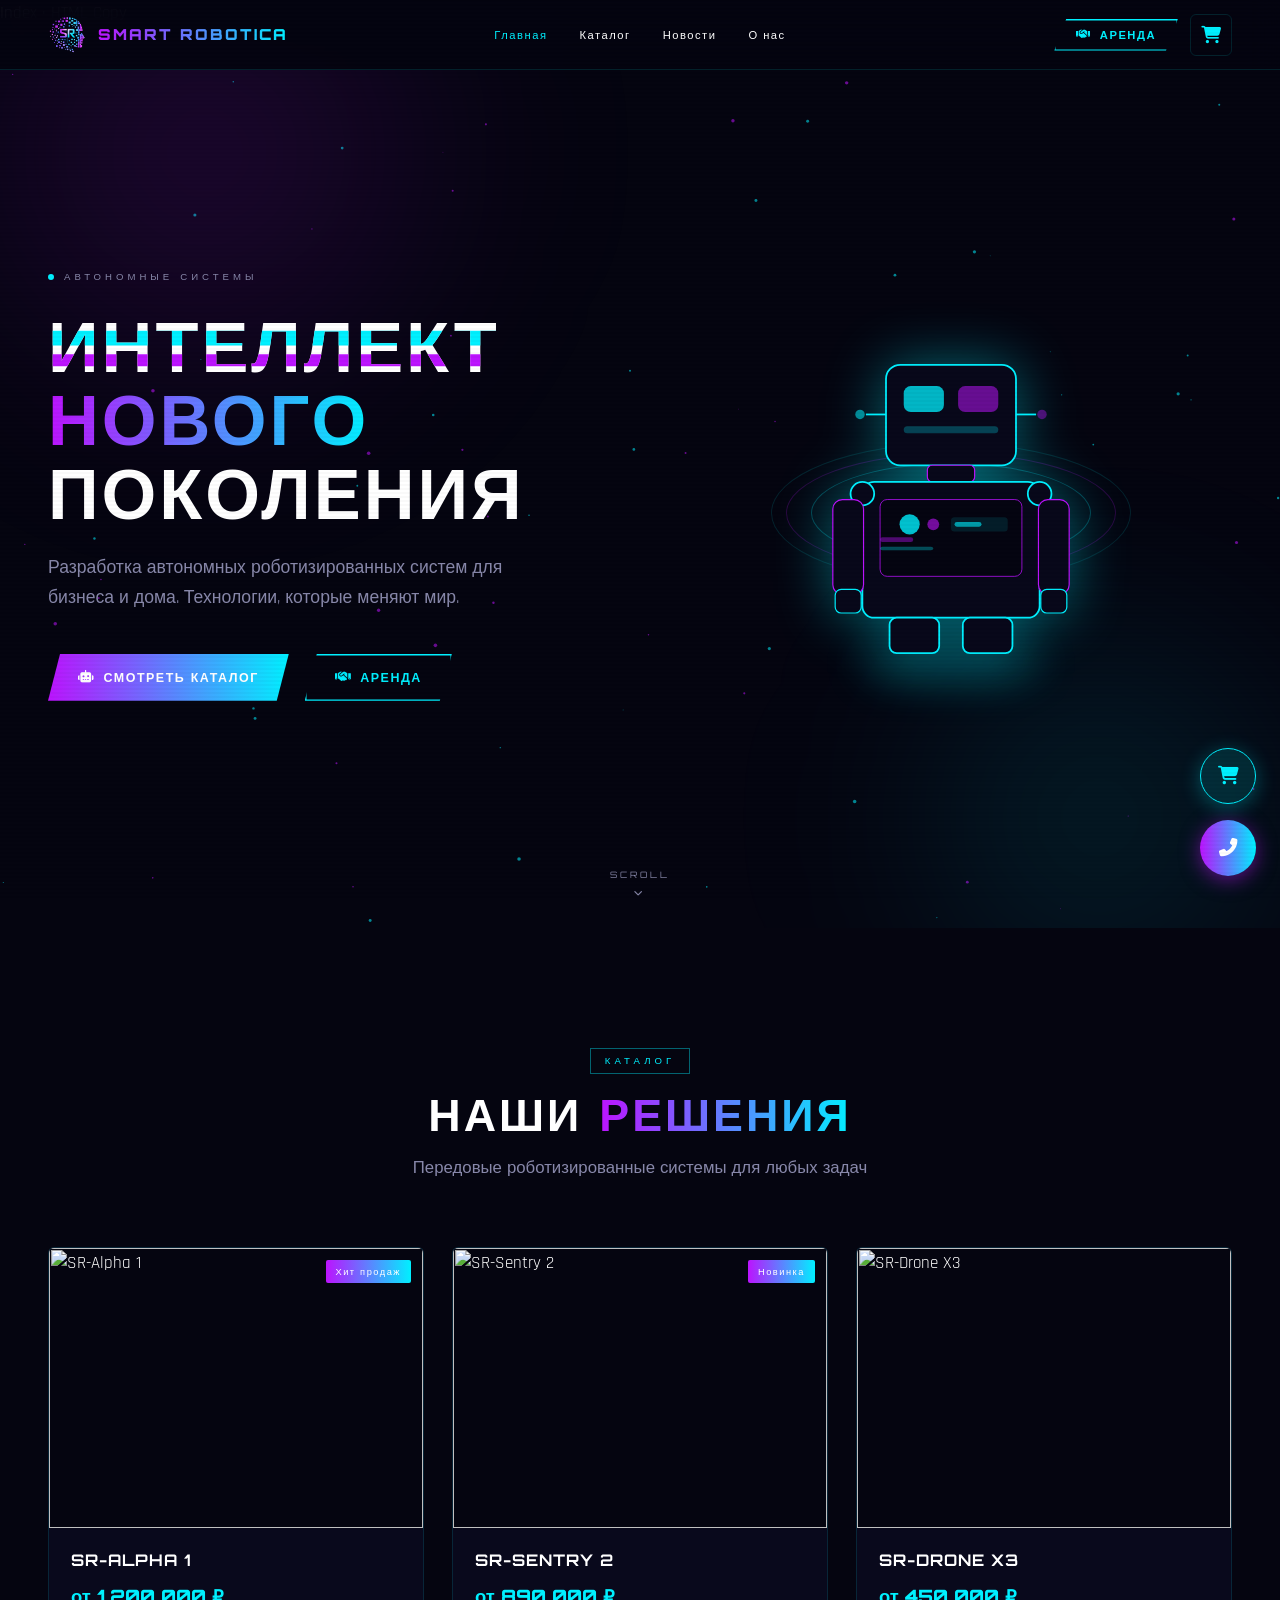
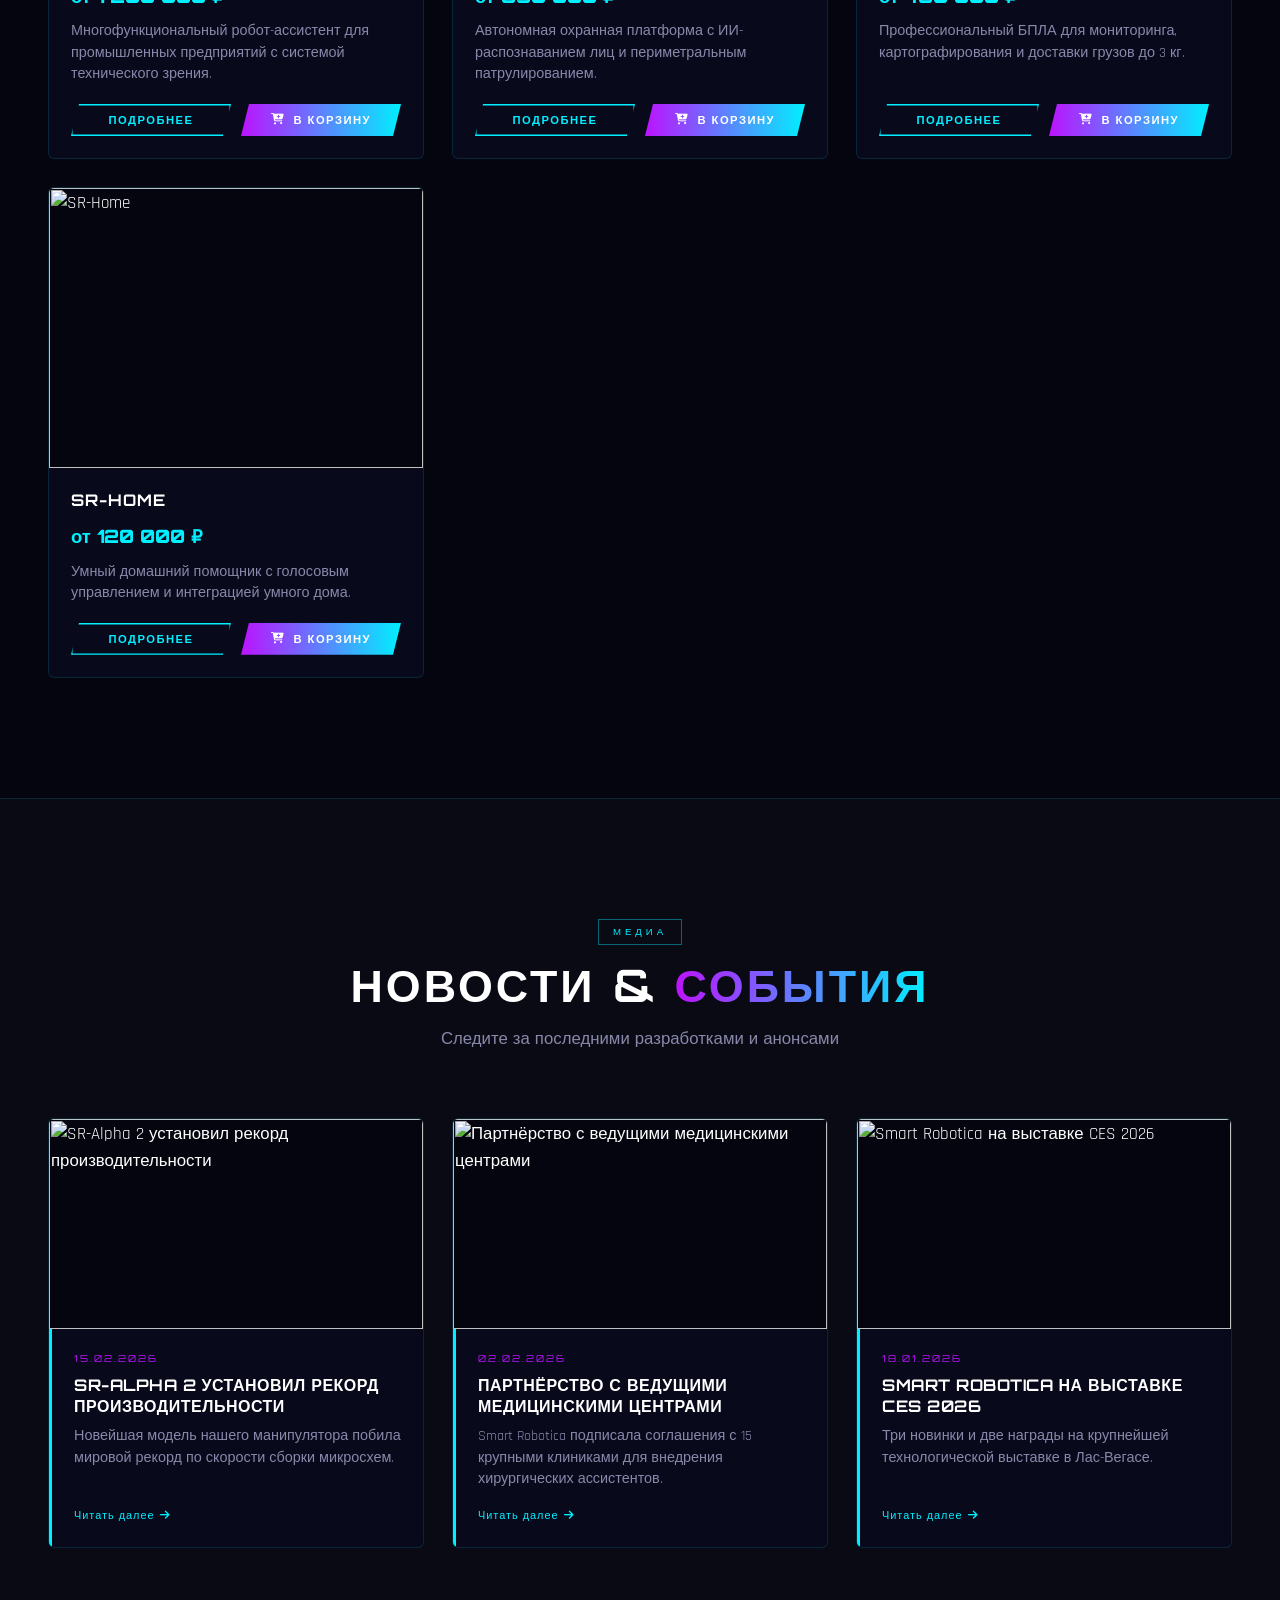
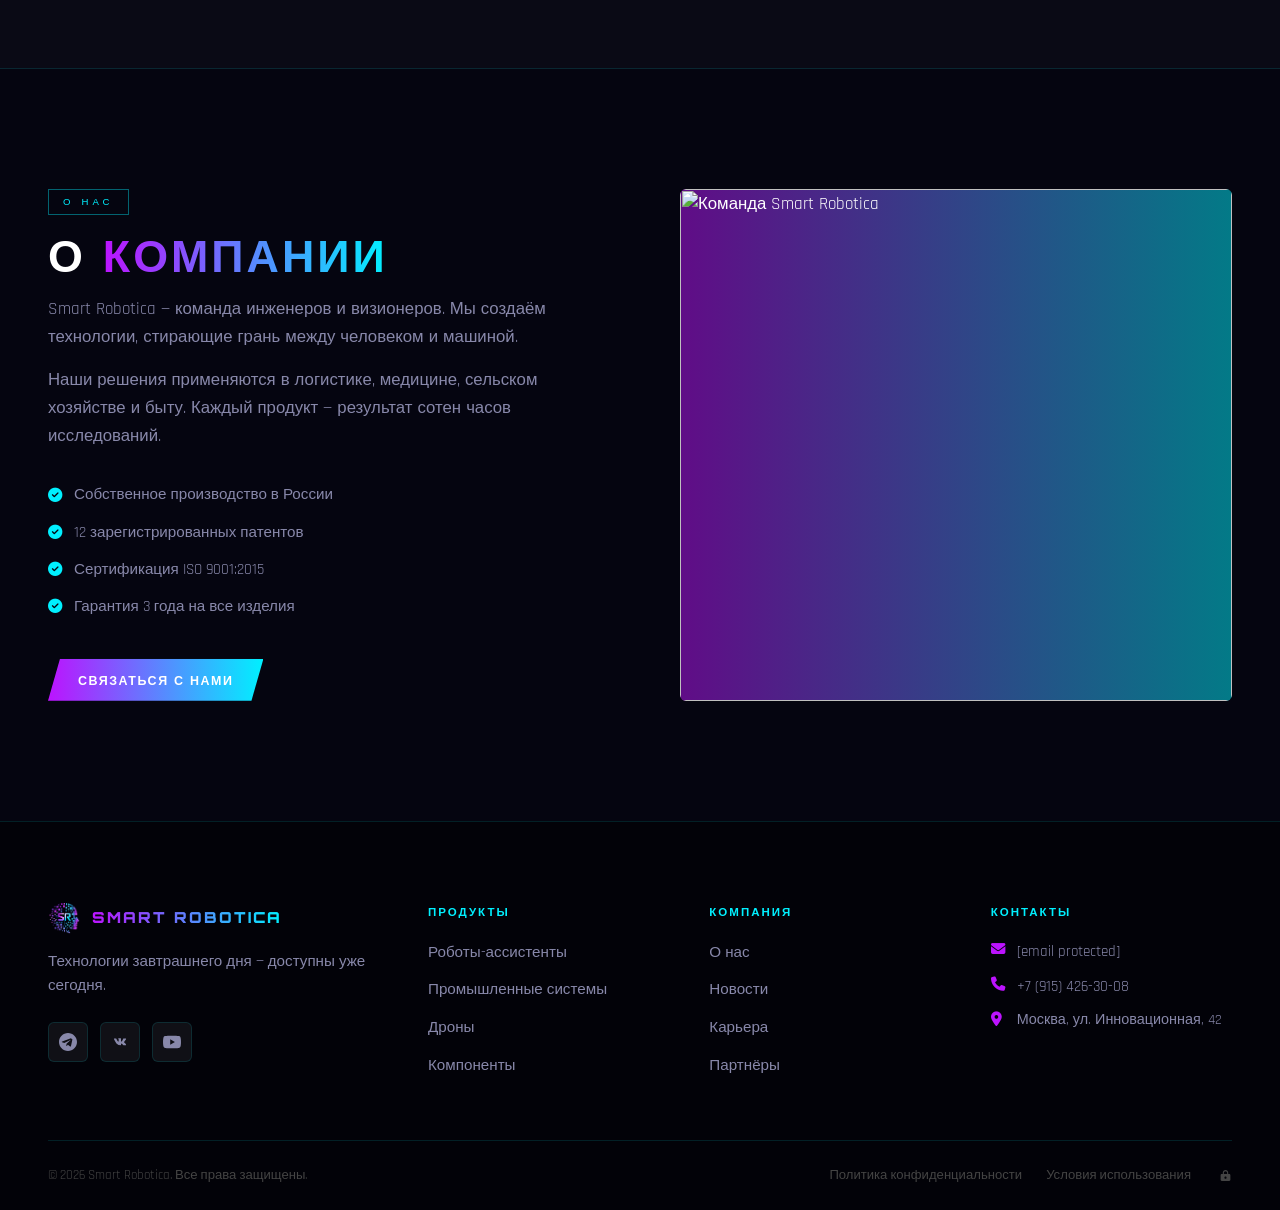
==== index.html @ b956e3f9 "Initial commit" ====
Index · HTML
Copy

<!DOCTYPE html>
<html lang="ru">
<head>
    <meta charset="UTF-8">
    <meta name="viewport" content="width=device-width, initial-scale=1.0, viewport-fit=cover">
    <title>Smart Robotica | Будущее уже здесь</title>
    <link rel="stylesheet" href="css/style.css">
    <link rel="preconnect" href="https://fonts.googleapis.com">
    <link rel="preconnect" href="https://fonts.gstatic.com" crossorigin>
    <link href="https://fonts.googleapis.com/css2?family=Orbitron:wght@400;500;700;900&family=Rajdhani:wght@300;400;500;600;700&display=swap" rel="stylesheet">
    <link rel="stylesheet" href="https://cdnjs.cloudflare.com/ajax/libs/font-awesome/6.4.0/css/all.min.css">
    <link rel="icon" type="image/png" href="/favicon-96x96.png" sizes="96x96" />
    <link rel="icon" type="image/svg+xml" href="/favicon.svg" />
    <link rel="shortcut icon" href="/favicon.ico" />
    <link rel="apple-touch-icon" sizes="180x180" href="/apple-touch-icon.png" />
    <link rel="manifest" href="/site.webmanifest" />
</head>
<body>

    <div class="scanline" aria-hidden="true"></div>

    <!-- HEADER -->
    <header class="header" id="header">
        <div class="header__inner">
            <a href="#hero" class="logo">
                <img src="logo.png" alt="Smart Robotica" class="logo__img">
                <span class="logo__text gradient-text">SMART ROBOTICA</span>
            </a>

            <div class="header__actions">
                <button id="rent-btn" class="btn btn--outline btn--small">
                    <i class="fas fa-handshake"></i> Аренда
                </button>
                <button class="cart-btn" id="cart-btn" aria-label="Корзина">
                    <i class="fas fa-shopping-cart"></i>
                    <span class="cart-count" id="cart-count" aria-live="polite">0</span>
                </button>
                <button class="burger" id="burger" aria-label="Меню" aria-expanded="false">
                    <span></span><span></span><span></span>
                </button>
            </div>
        </div>
    </header>

    <!-- NAV OVERLAY — вынесен из header чтобы не блокировать кнопки шапки -->
    <nav id="nav" class="nav" role="navigation" aria-label="Главное меню">
        <!-- Основные ссылки — видны и на десктопе и в бургере -->
        <a href="#hero"     class="nav__link">Главная</a>
        <a href="#products" class="nav__link">Каталог</a>
        <a href="#news"     class="nav__link">Новости</a>
        <a href="#about"    class="nav__link">О нас</a>
        <!-- Дополнительные ссылки — только в бургер-меню -->
        <a href="#" class="nav__link nav__link--mobile-only js-wip" data-section="career">Карьера</a>
        <a href="#" class="nav__link nav__link--mobile-only js-wip" data-section="partners">Партнёры</a>
        <a href="#" class="nav__link nav__link--mobile-only nav__link--action" id="nav-rent-btn">
            <i class="fas fa-handshake"></i> Аренда
        </a>
    </nav>

    <!-- HERO -->
    <section class="hero" id="hero">
        <canvas id="particleCanvas" class="hero__canvas" aria-hidden="true"></canvas>
        <div class="orb orb--1" aria-hidden="true"></div>
        <div class="orb orb--2" aria-hidden="true"></div>
        <div class="hero__container">
            <div class="hero__content">
                <span class="hero__tag">
                    <span class="hero__tag-dot"></span>АВТОНОМНЫЕ СИСТЕМЫ
                </span>
                <h1 class="hero__title">
                    <span class="glitch" data-text="ИНТЕЛЛЕКТ">ИНТЕЛЛЕКТ</span><br>
                    <span class="gradient-text">НОВОГО</span><br>
                    ПОКОЛЕНИЯ
                </h1>
                <p class="hero__subtitle">Разработка автономных роботизированных систем для бизнеса и дома. Технологии, которые меняют мир.</p>
                <div class="hero__actions">
                    <a href="#products" class="btn btn--primary">
                        <i class="fas fa-robot"></i> Смотреть каталог
                    </a>
                    <button id="rent-hero-btn" class="btn btn--outline">
                        <i class="fas fa-handshake"></i> Аренда
                    </button>
                </div>
            </div>

            <div class="hero__visual" aria-hidden="true">
                <div class="robot-scene">
                    <div class="robot-ring robot-ring--1"></div>
                    <div class="robot-ring robot-ring--2"></div>
                    <div class="robot-ring robot-ring--3"></div>
                    <div class="robot-core">
                        <svg viewBox="0 0 220 270" fill="none" xmlns="http://www.w3.org/2000/svg">
                            <rect x="55" y="10" width="110" height="85" rx="12" fill="#08081a" stroke="#00F0FF" stroke-width="1.5"/>
                            <rect x="70" y="28" width="34" height="22" rx="6" fill="#00F0FF" opacity="0.9"><animate attributeName="opacity" values="0.9;0.4;0.9" dur="2.4s" repeatCount="indefinite"/></rect>
                            <rect x="116" y="28" width="34" height="22" rx="6" fill="#BC13FE" opacity="0.9"><animate attributeName="opacity" values="0.9;0.5;0.9" dur="1.8s" repeatCount="indefinite"/></rect>
                            <rect x="70" y="62" width="80" height="6" rx="3" fill="#00F0FF" opacity="0.25"/>
                            <line x1="55" y1="52" x2="38" y2="52" stroke="#00F0FF" stroke-width="1.5"/>
                            <circle cx="33" cy="52" r="4" fill="#00F0FF" opacity="0.7"><animate attributeName="opacity" values="0.7;0.2;0.7" dur="1.5s" repeatCount="indefinite"/></circle>
                            <line x1="165" y1="52" x2="182" y2="52" stroke="#00F0FF" stroke-width="1.5"/>
                            <circle cx="187" cy="52" r="4" fill="#BC13FE" opacity="0.7"><animate attributeName="opacity" values="0.7;0.2;0.7" dur="1.2s" repeatCount="indefinite"/></circle>
                            <rect x="90" y="95" width="40" height="14" rx="4" fill="#08081a" stroke="#BC13FE" stroke-width="1"/>
                            <rect x="35" y="109" width="150" height="115" rx="10" fill="#08081a" stroke="#00F0FF" stroke-width="1.5"/>
                            <rect x="50" y="124" width="120" height="65" rx="6" fill="#050510" stroke="#BC13FE" stroke-width="0.8" opacity="0.8"/>
                            <circle cx="75" cy="145" r="7" fill="#00F0FF" opacity="0.8"><animate attributeName="r" values="7;9;7" dur="2s" repeatCount="indefinite"/></circle>
                            <circle cx="95" cy="145" r="5" fill="#BC13FE" opacity="0.6"/>
                            <rect x="110" y="139" width="48" height="12" rx="3" fill="#00F0FF" opacity="0.1"/>
                            <rect x="113" y="143" width="20" height="4" rx="2" fill="#00F0FF" opacity="0.6"><animate attributeName="width" values="20;38;20" dur="3s" repeatCount="indefinite"/></rect>
                            <rect x="50" y="156" width="28" height="4" rx="2" fill="#BC13FE" opacity="0.4"/>
                            <rect x="50" y="164" width="45" height="3" rx="2" fill="#00F0FF" opacity="0.3"/>
                            <circle cx="35" cy="119" r="10" fill="#08081a" stroke="#00F0FF" stroke-width="1.5"/>
                            <circle cx="185" cy="119" r="10" fill="#08081a" stroke="#00F0FF" stroke-width="1.5"/>
                            <rect x="10" y="124" width="26" height="80" rx="8" fill="#08081a" stroke="#BC13FE" stroke-width="1"/>
                            <rect x="184" y="124" width="26" height="80" rx="8" fill="#08081a" stroke="#BC13FE" stroke-width="1"/>
                            <rect x="12" y="200" width="22" height="20" rx="5" fill="#08081a" stroke="#00F0FF" stroke-width="1"/>
                            <rect x="186" y="200" width="22" height="20" rx="5" fill="#08081a" stroke="#00F0FF" stroke-width="1"/>
                            <rect x="58" y="224" width="42" height="30" rx="6" fill="#08081a" stroke="#00F0FF" stroke-width="1.5"/>
                            <rect x="120" y="224" width="42" height="30" rx="6" fill="#08081a" stroke="#00F0FF" stroke-width="1.5"/>
                        </svg>
                    </div>
                    <div class="robot-glow"></div>
                </div>
            </div>
        </div>
        <a href="#products" class="hero__scroll-hint" aria-label="Листать вниз">
            <span>SCROLL</span>
            <i class="fas fa-chevron-down"></i>
        </a>
    </section>

    <!-- PRODUCTS -->
    <section class="products" id="products">
        <div class="section-wrap">
            <div class="section__header">
                <span class="section__tag">КАТАЛОГ</span>
                <h2 class="section-title">НАШИ <span class="gradient-text">РЕШЕНИЯ</span></h2>
                <p class="section__desc">Передовые роботизированные системы для любых задач</p>
            </div>
            <div class="products__grid" data-cms="products" data-type="robots">
                <div class="loading"><div class="loading-spinner"></div><p>Загружаем каталог…</p></div>
            </div>
        </div>
    </section>

    <!-- NEWS -->
    <section class="news-section" id="news">
        <div class="section-wrap">
            <div class="section__header">
                <span class="section__tag">МЕДИА</span>
                <h2 class="section-title">НОВОСТИ &amp; <span class="gradient-text">СОБЫТИЯ</span></h2>
                <p class="section__desc">Следите за последними разработками и анонсами</p>
            </div>
            <div class="news__grid" data-cms="news">
                <div class="loading"><div class="loading-spinner"></div><p>Загружаем новости…</p></div>
            </div>
        </div>
    </section>

    <!-- ABOUT -->
    <section class="about" id="about">
        <div class="section-wrap">
            <div class="about__inner">
                <div class="about__content">
                    <span class="section__tag">О НАС</span>
                    <h2 class="section-title" style="text-align:left">О <span class="gradient-text">КОМПАНИИ</span></h2>
                    <div class="about__text">
                        <p>Smart Robotica — команда инженеров и визионеров. Мы создаём технологии, стирающие грань между человеком и машиной.</p>
                        <p>Наши решения применяются в логистике, медицине, сельском хозяйстве и быту. Каждый продукт — результат сотен часов исследований.</p>
                    </div>
                    <ul class="about__facts">
                        <li><i class="fas fa-check-circle"></i> Собственное производство в России</li>
                        <li><i class="fas fa-check-circle"></i> 12 зарегистрированных патентов</li>
                        <li><i class="fas fa-check-circle"></i> Сертификация ISO 9001:2015</li>
                        <li><i class="fas fa-check-circle"></i> Гарантия 3 года на все изделия</li>
                    </ul>
                    <button id="about-contact-btn" class="btn btn--primary">Связаться с нами</button>
                </div>
                <div class="about__visual">
                    <div class="about__img-frame">
                        <img src="https://placehold.co/560x440/050510/00F0FF?text=Team+Lab" alt="Команда Smart Robotica" loading="lazy">
                    </div>
                </div>
            </div>
        </div>
    </section>

    <!-- FOOTER -->
    <footer class="footer">
        <div class="section-wrap">
            <div class="footer__top">
                <div class="footer__brand">
                    <a href="#hero" class="logo footer__logo">
                        <img src="logo.png" alt="Smart Robotica" class="logo__img logo__img--footer">
                        <span class="logo__text gradient-text">SMART ROBOTICA</span>
                    </a>
                    <p>Технологии завтрашнего дня — доступны уже сегодня.</p>
                    <div class="footer__socials">
                        <a href="#" class="social-link" aria-label="Telegram">
                            <svg width="18" height="18" viewBox="0 0 24 24" fill="currentColor" aria-hidden="true">
                                <path d="M12 0C5.373 0 0 5.373 0 12s5.373 12 12 12 12-5.373 12-12S18.627 0 12 0zm5.894 8.221-1.97 9.28c-.145.658-.537.818-1.084.508l-3-2.21-1.447 1.394c-.16.16-.295.295-.605.295l.213-3.053 5.56-5.023c.242-.213-.054-.333-.373-.12L7.088 13.3l-2.96-.924c-.643-.204-.657-.643.136-.953l11.57-4.461c.537-.194 1.006.131.832.942z"/>
                            </svg>
                        </a>
                        <a href="#" class="social-link" aria-label="ВКонтакте">
                            <svg width="18" height="18" viewBox="0 0 24 24" fill="currentColor" aria-hidden="true">
                                <path d="M12.785 16.241s.288-.032.436-.194c.136-.148.132-.427.132-.427s-.02-1.304.585-1.496c.596-.19 1.362 1.26 2.174 1.815.614.418 1.08.326 1.08.326l2.17-.03s1.134-.07.597-1.006c-.044-.074-.312-.658-1.61-1.861-1.36-1.258-1.178-1.054.46-3.23.999-1.328 1.398-2.14 1.272-2.487-.12-.331-.854-.243-.854-.243l-2.442.015s-.181-.025-.315.057c-.132.08-.216.267-.216.267s-.386 1.03-.902 1.906c-1.086 1.845-1.52 1.943-1.698 1.828-.413-.267-.31-1.073-.31-1.646 0-1.79.272-2.535-.529-2.728-.265-.064-.46-.106-1.137-.113-.869-.009-1.604.003-2.02.207-.277.135-.49.436-.36.453.161.02.526.099.72.363.25.341.24 1.107.24 1.107s.143 2.11-.333 2.372c-.327.179-.775-.186-1.737-1.854-.493-.851-.866-1.793-.866-1.793s-.072-.18-.202-.277c-.157-.117-.376-.154-.376-.154l-2.32.015s-.348.01-.476.161c-.114.135-.009.414-.009.414s1.816 4.25 3.872 6.392c1.886 1.966 4.03 1.838 4.03 1.838h.972z"/>
                            </svg>
                        </a>
                        <a href="#" class="social-link" aria-label="YouTube">
                            <svg width="18" height="18" viewBox="0 0 24 24" fill="currentColor" aria-hidden="true">
                                <path d="M23.495 6.205a3.007 3.007 0 0 0-2.088-2.088c-1.87-.501-9.396-.501-9.396-.501s-7.507-.01-9.396.501A3.007 3.007 0 0 0 .527 6.205a31.247 31.247 0 0 0-.522 5.805 31.247 31.247 0 0 0 .522 5.783 3.007 3.007 0 0 0 2.088 2.088c1.868.502 9.396.502 9.396.502s7.506 0 9.396-.502a3.007 3.007 0 0 0 2.088-2.088 31.247 31.247 0 0 0 .5-5.783 31.247 31.247 0 0 0-.5-5.805zM9.609 15.601V8.408l6.264 3.602z"/>
                            </svg>
                        </a>
                    </div>
                </div>
                <div class="footer__cols">
                    <div class="footer__col">
                        <h4>Продукты</h4>
                        <ul>
                            <li><a href="#products">Роботы-ассистенты</a></li>
                            <li><a href="#products">Промышленные системы</a></li>
                            <li><a href="#products">Дроны</a></li>
                            <li><a href="#products">Компоненты</a></li>
                        </ul>
                    </div>
                    <div class="footer__col">
                        <h4>Компания</h4>
                        <ul>
                            <li><a href="#about">О нас</a></li>
                            <li><a href="#news">Новости</a></li>
                            <li><a href="#" class="js-wip" data-section="career">Карьера</a></li>
                            <li><a href="#" class="js-wip" data-section="partners">Партнёры</a></li>
                        </ul>
                    </div>
                    <div class="footer__col">
                        <h4>Контакты</h4>
                        <ul class="footer__contacts">
                            <li><i class="fas fa-envelope"></i><a href="/cdn-cgi/l/email-protection#2940474f46695a44485b5d5b464b465d404a48075b5c"><span class="__cf_email__" data-cfemail="234a4d454c63504e425157514c414c574a40420d5156">[email&#160;protected]</span></a></li>
                            <li><i class="fas fa-phone"></i><a href="tel:+79154263008">+7 (915) 426-30-08</a></li>
                            <li><i class="fas fa-map-marker-alt"></i>Москва, ул. Инновационная, 42</li>
                        </ul>
                    </div>
                </div>
            </div>
            <div class="footer__bottom">
                <p>© 2026 Smart Robotica. Все права защищены.</p>
                <div class="footer__legal">
                    <a href="#" class="js-wip" data-section="privacy">Политика конфиденциальности</a>
                    <a href="#" class="js-wip" data-section="terms">Условия использования</a>
                    <a href="admin.html" class="footer__admin-link" title="Войти в панель управления">
                        <svg width="13" height="13" viewBox="0 0 24 24" fill="currentColor" aria-hidden="true"><path d="M12 2C9.243 2 7 4.243 7 7v2H5c-1.103 0-2 .897-2 2v9c0 1.103.897 2 2 2h14c1.103 0 2-.897 2-2v-9c0-1.103-.897-2-2-2h-2V7c0-2.757-2.243-5-5-5zm0 2c1.654 0 3 1.346 3 3v2H9V7c0-1.654 1.346-3 3-3zm0 10c1.103 0 2 .897 2 2s-.897 2-2 2-2-.897-2-2 .897-2 2-2z"/></svg>
                    </a>
                </div>
            </div>
        </div>
    </footer>

    <!-- ====== MOBILE FAB BUTTONS ====== -->
    <button class="fab fab--callback" id="fab-callback" aria-label="Обратный звонок">
        <i class="fas fa-phone-alt"></i>
        <span class="fab__label">Звонок</span>
    </button>
    <button class="fab fab--cart" id="fab-cart" aria-label="Корзина">
        <i class="fas fa-shopping-cart"></i>
        <span class="fab-cart-count" id="fab-cart-count">0</span>
    </button>

    <!-- ====== CART DRAWER ====== -->
    <div class="cart-drawer" id="cart-drawer" aria-hidden="true">
        <div class="cart-drawer__overlay" id="cart-overlay"></div>
        <aside class="cart-drawer__panel" role="dialog" aria-label="Корзина">
            <div class="cart-drawer__head">
                <h3><i class="fas fa-shopping-cart"></i> КОРЗИНА</h3>
                <button class="cart-drawer__close" id="cart-close" aria-label="Закрыть">
                    <i class="fas fa-times"></i>
                </button>
            </div>
            <div class="cart-drawer__body" id="cart-items">
                <div class="cart-empty">
                    <i class="fas fa-robot"></i>
                    <p>Корзина пуста</p>
                    <span>Добавьте товары из каталога</span>
                </div>
            </div>
            <div class="cart-drawer__foot" id="cart-footer" style="display:none">
                <div class="cart-total">
                    <span>Итого:</span>
                    <strong class="cart-total__price" id="cart-total">0 &#x20BD;</strong>
                </div>
                <button class="btn btn--primary" id="cart-checkout" style="width:100%">
                    <i class="fas fa-paper-plane"></i> Оформить заявку
                </button>
            </div>
        </aside>
    </div>

    <!-- ====== MODAL: АРЕНДА ====== -->
    <div class="modal" id="rent-modal" role="dialog" aria-modal="true" aria-labelledby="rent-modal-title">
        <div class="modal__backdrop"></div>
        <div class="modal-content">
            <button class="modal-close" id="rent-modal-close" aria-label="Закрыть">
                <i class="fas fa-times"></i>
            </button>
            <h2 class="modal-title" id="rent-modal-title">
                АРЕНДА <span class="gradient-text">ОБОРУДОВАНИЯ</span>
            </h2>
            <p class="modal-subtitle">Оставьте заявку — мы свяжемся с вами в течение 30 минут</p>
            <form id="rent-form" novalidate>
                <div class="form-group">
                    <label class="form-label" for="rent-model">Модель оборудования</label>
                    <select id="rent-model" class="cyber-input">
                        <option value="">Выберите модель</option>
                    </select>
                </div>
                <div class="form-group">
                    <label class="form-label" for="rent-date-start">Дата начала аренды</label>
                    <input type="date" id="rent-date-start" class="cyber-input">
                </div>
                <div class="form-group">
                    <label class="form-label" for="rent-date-end">Дата окончания аренды</label>
                    <input type="date" id="rent-date-end" class="cyber-input">
                </div>
                <div class="form-row">
                    <div class="form-group">
                        <label class="form-label" for="rent-name">Имя *</label>
                        <input type="text" id="rent-name" class="cyber-input" placeholder="Иван Петров" required>
                    </div>
                    <div class="form-group">
                        <label class="form-label" for="rent-phone">Телефон *</label>
                        <input type="tel" id="rent-phone" class="cyber-input" placeholder="+7 (999) 000-00-00" required>
                    </div>
                </div>
                <div class="form-group">
                    <label class="form-label" for="rent-email">Email *</label>
                    <input type="email" id="rent-email" class="cyber-input" placeholder="you@example.ru" required>
                </div>
                <div class="form-group">
                    <label class="form-label" for="rent-comment">Комментарий</label>
                    <textarea id="rent-comment" class="cyber-input" rows="3" placeholder="Расскажите о задаче…"></textarea>
                </div>
                <button type="submit" class="btn btn--primary" style="width:100%">
                    <i class="fas fa-paper-plane"></i> Отправить заявку
                </button>
            </form>
        </div>
    </div>

    <!-- ====== MODAL: ОБРАТНЫЙ ЗВОНОК ====== -->
    <div class="modal" id="callback-modal" role="dialog" aria-modal="true" aria-labelledby="callback-modal-title">
        <div class="modal__backdrop"></div>
        <div class="modal-content modal-content--sm">
            <button class="modal-close" id="callback-modal-close" aria-label="Закрыть">
                <i class="fas fa-times"></i>
            </button>
            <div class="modal-icon"><i class="fas fa-phone-alt"></i></div>
            <h2 class="modal-title" id="callback-modal-title">ОБРАТНЫЙ <span class="gradient-text">ЗВОНОК</span></h2>
            <p class="modal-subtitle">Введите номер — перезвоним в течение 5 минут</p>
            <form id="callback-form" novalidate>
                <div class="form-group">
                    <label class="form-label" for="cb-name">Ваше имя</label>
                    <input type="text" id="cb-name" class="cyber-input" placeholder="Иван Петров">
                </div>
                <div class="form-group">
                    <label class="form-label" for="cb-phone">Телефон *</label>
                    <input type="tel" id="cb-phone" class="cyber-input" placeholder="+7 (999) 000-00-00" required>
                </div>
                <button type="submit" class="btn btn--primary" style="width:100%">
                    <i class="fas fa-phone-alt"></i> Перезвоните мне
                </button>
            </form>
        </div>
    </div>

    <!-- ====== MODAL: ДЕТАЛИ ПРОДУКТА ====== -->
    <div class="modal" id="details-modal" role="dialog" aria-modal="true" aria-labelledby="details-modal-title">
        <div class="modal__backdrop"></div>
        <div class="modal-content modal-content--wide">
            <button class="modal-close" id="details-modal-close" aria-label="Закрыть">
                <i class="fas fa-times"></i>
            </button>
            <h2 class="modal-title" id="details-modal-title">ИНФОРМАЦИЯ О МОДЕЛИ</h2>
            <div class="modal-body" id="details-modal-content"></div>
        </div>
    </div>

    <!-- ====== MODAL: НОВОСТЬ ====== -->
    <div class="modal" id="news-modal" role="dialog" aria-modal="true" aria-labelledby="news-modal-title">
        <div class="modal__backdrop"></div>
        <div class="modal-content">
            <button class="modal-close" id="news-modal-close" aria-label="Закрыть">
                <i class="fas fa-times"></i>
            </button>
            <h2 class="modal-title" id="news-modal-title">НОВОСТЬ</h2>
            <div class="modal-body" id="news-modal-content"></div>
        </div>
    </div>

    <!-- ====== MODAL: РАЗДЕЛ В РАЗРАБОТКЕ (WIP) ====== -->
    <div class="modal" id="wip-modal" role="dialog" aria-modal="true" aria-labelledby="wip-modal-title">
        <div class="modal__backdrop"></div>
        <div class="modal-content modal-content--sm">
            <button class="modal-close" id="wip-modal-close" aria-label="Закрыть">
                <i class="fas fa-times"></i>
            </button>
            <div class="wip-icon" aria-hidden="true">
                <i class="fas fa-tools"></i>
                <div class="wip-icon__ring"></div>
            </div>
            <h2 class="modal-title" id="wip-modal-title">РАЗДЕЛ <span class="gradient-text">В РАЗРАБОТКЕ</span></h2>
            <p class="modal-subtitle" id="wip-modal-desc">Этот раздел находится в разработке. Мы работаем над ним и скоро он появится на сайте.</p>
            <div class="wip-meta" id="wip-modal-meta"></div>
            <div class="wip-actions">
                <button class="btn btn--outline" onclick="closeModal('wip-modal')">Понятно</button>
                <button class="btn btn--primary" id="wip-notify-btn">
                    <i class="fas fa-bell"></i> Уведомить меня
                </button>
            </div>
        </div>
    </div>

    <!-- TOAST -->
    <div id="toast-container" class="toast-container" aria-live="polite" aria-atomic="true"></div>

    <!-- cms-data.js: данные CMS для синхронизации между устройствами.
         Скачайте из панели "Бэкап → Синхронизация" и загрузите на хостинг в корень сайта. -->
    <script>window.CMS_DATA = null;</script>
    <script src="cms-data.js" onerror="console.info('cms-data.js не найден, используем localStorage')"></script>
    <script data-cfasync="false" src="/cdn-cgi/scripts/5c5dd728/cloudflare-static/email-decode.min.js"></script><script src="js/cms.js" defer></script>
    <script src="js/script.js" defer></script>
    <script>
        // Кнопка Аренда в бургер-меню
        document.addEventListener('DOMContentLoaded', () => {
            document.getElementById('nav-rent-btn')?.addEventListener('click', (e) => {
                e.preventDefault();
                document.getElementById('nav')?.classList.remove('open');
                document.getElementById('burger')?.classList.remove('active');
                document.getElementById('burger')?.setAttribute('aria-expanded', 'false');
                openModal('rent-modal');
            });
        });
    </script>
</body>
</html>
---- css/style.css ----
/* =========================================================
   SMART ROBOTICA — style.css v2
   ========================================================= */

/* --- 1. VARIABLES --- */
:root {
    --bg:          #050510;
    --bg-card:     #09091c;
    --bg-card2:    #0d0d22;
    --cyan:        #00F0FF;
    --magenta:     #BC13FE;
    --cyan-dim:    rgba(0,240,255,.15);
    --magenta-dim: rgba(188,19,254,.15);
    --grad:        linear-gradient(90deg, var(--magenta), var(--cyan));
    --text:        #ffffff;
    --text-muted:  #8888aa;
    --border:      rgba(0,240,255,.12);
    --glow-cyan:   0 0 20px rgba(0,240,255,.4);
    --glow-mag:    0 0 20px rgba(188,19,254,.4);
    --font-head:   'Orbitron', sans-serif;
    --font-body:   'Rajdhani', sans-serif;
    --radius:      6px;
    --header-h:    70px;
    --tr:          .25s ease;
    --fab-size:    56px;
    --fab-gap:     16px;
    --fab-bottom:  24px;
}

/* --- 2. RESET --- */
*, *::before, *::after { box-sizing: border-box; margin: 0; padding: 0; }
html { scroll-behavior: smooth; }
body {
    background: var(--bg);
    color: var(--text);
    font-family: var(--font-body);
    font-size: 1.05rem;
    line-height: 1.65;
    overflow-x: hidden;
    -webkit-font-smoothing: antialiased;
}
a  { text-decoration: none; color: inherit; transition: var(--tr); }
ul { list-style: none; }
img { max-width: 100%; display: block; }
button { font-family: inherit; cursor: pointer; border: none; background: none; }
textarea, input, select { font-family: inherit; }

/* --- 3. SCANLINE --- */
.scanline {
    position: fixed; inset: 0;
    background: repeating-linear-gradient(
        0deg, transparent, transparent 2px,
        rgba(0,0,0,.07) 2px, rgba(0,0,0,.07) 4px
    );
    pointer-events: none;
    z-index: 9999;
    opacity: .35;
}

/* --- 4. LAYOUT --- */
.section-wrap {
    width: 100%;
    max-width: 1400px;
    margin: 0 auto;
    padding: 0 48px;
}

/* --- 5. TYPOGRAPHY --- */
h1,h2,h3,h4 { font-family: var(--font-head); text-transform: uppercase; }

.gradient-text {
    background: var(--grad);
    -webkit-background-clip: text;
    -webkit-text-fill-color: transparent;
    background-clip: text;
}
.section-title {
    font-size: clamp(1.8rem, 3.5vw, 3rem);
    letter-spacing: 3px;
    line-height: 1.1;
    margin-bottom: 1rem;
}
.section__tag {
    display: inline-block;
    font-family: var(--font-head);
    font-size: .6rem;
    letter-spacing: 4px;
    color: var(--cyan);
    border: 1px solid rgba(0,240,255,.4);
    padding: 4px 14px;
    margin-bottom: 1rem;
}
.section__header { text-align: center; margin-bottom: 4rem; }
.section__desc   { color: var(--text-muted); font-size: 1.05rem; margin-top: .5rem; }

/* --- 6. BUTTONS --- */
.btn {
    display: inline-flex;
    align-items: center;
    gap: 8px;
    padding: 13px 30px;
    font-family: var(--font-head);
    font-size: .78rem;
    font-weight: 700;
    text-transform: uppercase;
    letter-spacing: 1.5px;
    cursor: pointer;
    position: relative;
    transition: var(--tr);
    clip-path: polygon(12px 0%, 100% 0%, calc(100% - 12px) 100%, 0% 100%);
    white-space: nowrap;
    border: none;
}
.btn--primary {
    background: var(--grad);
    color: #fff;
    box-shadow: 0 0 24px rgba(0,240,255,.2);
}
.btn--primary:hover { box-shadow: 0 0 40px rgba(0,240,255,.45); transform: translateY(-2px); }
.btn--outline {
    background: transparent;
    color: var(--cyan);
    box-shadow: inset 0 0 0 1.5px var(--cyan);
}
.btn--outline:hover { background: var(--cyan); color: #000; box-shadow: var(--glow-cyan); }
.btn--small { padding: 9px 22px; font-size: .7rem; }

/* --- 7. GLITCH --- */
.glitch { position: relative; display: inline-block; }
.glitch::before, .glitch::after {
    content: attr(data-text);
    position: absolute; inset: 0;
    font-family: inherit; font-weight: inherit; font-size: inherit;
    background: transparent;
}
.glitch::before {
    color: var(--cyan);
    clip-path: polygon(0 30%, 100% 30%, 100% 50%, 0 50%);
    animation: glitch-top 3.2s infinite;
}
.glitch::after {
    color: var(--magenta);
    clip-path: polygon(0 62%, 100% 62%, 100% 78%, 0 78%);
    animation: glitch-bot 2.6s infinite;
}
@keyframes glitch-top {
    0%,88%,100%  { transform:translate(0); opacity:0; }
    89%          { transform:translate(-4px,0); opacity:.8; }
    91%          { transform:translate(4px,0); opacity:.6; }
    93%          { transform:translate(0); opacity:0; }
}
@keyframes glitch-bot {
    0%,84%,100%  { transform:translate(0); opacity:0; }
    85%          { transform:translate(3px,0); opacity:.7; }
    87%          { transform:translate(-3px,0); opacity:.9; }
    89%          { transform:translate(0); opacity:0; }
}

/* --- 8. HEADER --- */
.header {
    position: fixed; top: 0; left: 0;
    width: 100%; height: var(--header-h);
    background: rgba(5,5,16,.94);
    backdrop-filter: blur(16px);
    -webkit-backdrop-filter: blur(16px);
    border-bottom: 1px solid var(--border);
    z-index: 1000;
    transition: box-shadow .3s;
}
.header.scrolled { box-shadow: 0 4px 30px rgba(0,240,255,.07); }

.header__inner {
    display: flex;
    align-items: center;
    justify-content: space-between;
    height: 100%;
    max-width: 1400px;
    margin: 0 auto;
    padding: 0 48px;
    gap: 20px;
}

/* Logo */
.logo {
    display: flex;
    align-items: center;
    gap: 11px;
    flex-shrink: 0;
    text-decoration: none;
}
.logo__img {
    height: 38px;
    width: auto;
    object-fit: contain;
    display: block;
}
.logo__img--footer { height: 32px; }
.logo__text {
    font-family: var(--font-head);
    font-size: .95rem;
    font-weight: 900;
    letter-spacing: 2px;
    line-height: 1;
}
/* Fallback when logo.png fails */
.logo__img[src="logo.png"]:not([src$=".png"]),
.logo__img[src=""]{
    display: none;
}

/* Nav — вынесен из header в body, на десктопе позиционируется по центру шапки */
.nav {
    display: flex;
    align-items: center;
    gap: 4px;
    position: fixed;
    top: 0;
    left: 50%;
    transform: translateX(-50%);
    height: var(--header-h);
    z-index: 1001;
    pointer-events: none;
}
/* Только сами ссылки перехватывают клики */
.nav__link {
    pointer-events: all;
}
.nav__link {
    font-family: var(--font-head), Arial, sans-serif; /* Arial — fallback если Google Fonts не загрузился */
    font-size: .7rem;
    letter-spacing: 1.5px;
    padding: 8px 14px;
    border-radius: 4px;
    position: relative;
    transition: color var(--tr);
    color: var(--text); /* явный цвет — без него ссылки невидимы на тёмном фоне */
}
.nav__link::after {
    content: '';
    position: absolute;
    bottom: 4px; left: 14px;
    width: 0; height: 1px;
    background: var(--cyan);
    transition: width var(--tr);
}
.nav__link:hover        { color: var(--cyan); }
.nav__link:hover::after { width: calc(100% - 28px); }
.nav__link.active       { color: var(--cyan); }

/* Ссылки только для мобайла — скрыты на десктопе */
.nav__link--mobile-only { display: none; }

/* Кнопка-ссылка "Аренда" в меню */
.nav__link--action {
    color: var(--cyan);
    border: 1px solid rgba(0,240,255,.3);
    border-radius: var(--radius);
    margin-left: 8px;
}
.nav__link--action:hover { background: rgba(0,240,255,.08); }

/* Header actions */
.header__actions { display: flex; align-items: center; gap: 12px; flex-shrink: 0; }

/* Cart button (desktop) */
.cart-btn {
    position: relative;
    width: 42px; height: 42px;
    display: flex; align-items: center; justify-content: center;
    color: var(--cyan);
    font-size: 1.1rem;
    border: 1px solid var(--border);
    border-radius: var(--radius);
    transition: var(--tr);
}
.cart-btn:hover { border-color: var(--cyan); box-shadow: var(--glow-cyan); }
.cart-count {
    position: absolute;
    top: -6px; right: -6px;
    background: var(--magenta);
    color: #fff;
    font-family: var(--font-head);
    font-size: .58rem;
    font-weight: 700;
    min-width: 18px; height: 18px;
    border-radius: 50%;
    display: flex; align-items: center; justify-content: center;
    padding: 0 3px;
}

/* Burger */
.burger {
    display: none;
    flex-direction: column;
    gap: 5px;
    width: 40px; height: 40px;
    align-items: center; justify-content: center;
    border: 1px solid var(--border);
    border-radius: var(--radius);
    transition: var(--tr);
}
.burger:hover { border-color: var(--cyan); }
.burger span {
    display: block;
    width: 20px; height: 1.5px;
    background: var(--text);
    border-radius: 2px;
    transition: var(--tr);
}
.burger.active span:nth-child(1) { transform: rotate(45deg) translate(4.5px,4.5px); }
.burger.active span:nth-child(2) { opacity: 0; transform: scaleX(0); }
.burger.active span:nth-child(3) { transform: rotate(-45deg) translate(4.5px,-4.5px); }

/* Admin login door icon button — desktop only */
.admin-login-btn {
    display: inline-flex !important;
    align-items: center;
    justify-content: center;
    width: 36px; height: 36px;
    padding: 0 !important;
    border: 1px solid rgba(0,240,255,.15) !important;
    border-radius: var(--radius);
    color: rgba(136,136,170,.5) !important;
    font-size: .95rem;
    background: transparent !important;
    transition: var(--tr);
    text-decoration: none;
    flex-shrink: 0;
}
.admin-login-btn:hover {
    color: var(--cyan) !important;
    border-color: rgba(0,240,255,.35) !important;
}
.admin-login-btn span { display: none; }

/* --- 9. HERO --- */
.hero {
    position: relative;
    min-height: 100vh;
    display: flex;
    align-items: center;
    padding-top: var(--header-h);
    overflow: hidden;
}
.hero__canvas {
    position: absolute; inset: 0;
    width: 100%; height: 100%;
    pointer-events: none; z-index: 0;
}
.orb {
    position: absolute;
    border-radius: 50%;
    filter: blur(90px);
    pointer-events: none; z-index: 0;
}
.orb--1 {
    width: 650px; height: 650px;
    background: radial-gradient(circle, rgba(188,19,254,.16) 0%, transparent 70%);
    top: -200px; left: -120px;
    animation: orbFloat 12s ease-in-out infinite;
}
.orb--2 {
    width: 520px; height: 520px;
    background: radial-gradient(circle, rgba(0,240,255,.13) 0%, transparent 70%);
    bottom: -150px; right: -80px;
    animation: orbFloat 9s ease-in-out infinite reverse;
}
@keyframes orbFloat {
    0%,100% { transform: translate(0,0); }
    50%      { transform: translate(25px,-25px); }
}

.hero__container {
    position: relative; z-index: 1;
    width: 100%; max-width: 1400px;
    margin: 0 auto;
    padding: 80px 48px;
    display: grid;
    grid-template-columns: 1fr 1fr;
    gap: 60px;
    align-items: center;
}
.hero__tag {
    display: inline-flex;
    align-items: center;
    gap: 10px;
    font-family: var(--font-head);
    font-size: .6rem;
    letter-spacing: 4px;
    color: var(--text-muted);
    margin-bottom: 1.5rem;
}
.hero__tag-dot {
    width: 6px; height: 6px;
    background: var(--cyan);
    border-radius: 50%;
    animation: blink 1.4s ease-in-out infinite;
}
@keyframes blink {
    0%,100% { opacity:1; transform:scale(1); }
    50%     { opacity:.3; transform:scale(.7); }
}
.hero__title {
    font-size: clamp(2.4rem, 5.5vw, 4.4rem);
    line-height: 1.05;
    letter-spacing: 3px;
    margin-bottom: 1.5rem;
    font-weight: 900;
}
.hero__title em { font-style: normal; }
.hero__subtitle {
    font-size: 1.1rem;
    color: var(--text-muted);
    margin-bottom: 2.5rem;
    max-width: 480px;
    line-height: 1.7;
}
.hero__actions { display: flex; gap: 16px; flex-wrap: wrap; margin-bottom: 3.5rem; }
.hero__stats {
    display: flex;
    align-items: center;
    padding-top: 24px;
    border-top: 1px solid var(--border);
}
.stat { display: flex; flex-direction: column; padding: 0 28px; }
.stat:first-child { padding-left: 0; }
.stat__val    { font-family: var(--font-head); font-size: 2rem; font-weight: 900; color: var(--cyan); line-height: 1; }
.stat__suffix { font-family: var(--font-head); font-size: 1.2rem; color: var(--magenta); display: inline; }
.stat__label  { font-size: .75rem; color: var(--text-muted); letter-spacing: 1px; margin-top: 4px; }
.stat__sep    { width: 1px; height: 40px; background: var(--border); flex-shrink: 0; }

/* Robot */
.hero__visual { display: flex; align-items: center; justify-content: center; }
.robot-scene  {
    position: relative;
    width: 320px; height: 380px;
    display: flex; align-items: center; justify-content: center;
}
.robot-core {
    position: relative; z-index: 2;
    animation: robotFloat 5s ease-in-out infinite;
    filter: drop-shadow(0 0 28px rgba(0,240,255,.4));
}
.robot-core svg { width: 260px; height: auto; }
@keyframes robotFloat {
    0%,100% { transform: translateY(0); }
    50%     { transform: translateY(-18px); }
}
.robot-ring {
    position: absolute;
    border-radius: 50%;
    border: 1px solid;
    top: 50%; left: 50%;
    transform: translate(-50%, -50%);
}
.robot-ring--1 { width: 280px; height: 100px; border-color: rgba(0,240,255,.25); animation: spinRing 8s linear infinite; }
.robot-ring--2 { width: 330px; height: 120px; border-color: rgba(188,19,254,.2); animation: spinRing 12s linear infinite reverse; animation-delay: -2s; }
.robot-ring--3 { width: 360px; height: 140px; border-color: rgba(0,240,255,.12); animation: spinRing 18s linear infinite; animation-delay: -4s; }
@keyframes spinRing {
    from { transform: translate(-50%,-50%) rotateX(75deg) rotate(0deg); }
    to   { transform: translate(-50%,-50%) rotateX(75deg) rotate(360deg); }
}
.robot-glow {
    position: absolute;
    bottom: 20px; left: 50%;
    transform: translateX(-50%);
    width: 180px; height: 40px;
    background: rgba(0,240,255,.2);
    filter: blur(20px);
    border-radius: 50%;
    animation: robotFloat 5s ease-in-out infinite;
    z-index: 1;
}
.hero__scroll-hint {
    position: absolute;
    bottom: 30px; left: 50%;
    transform: translateX(-50%);
    display: flex; flex-direction: column; align-items: center;
    gap: 6px;
    font-family: var(--font-head);
    font-size: .55rem;
    letter-spacing: 3px;
    color: var(--text-muted); z-index: 2;
    animation: scrollBounce 2s ease-in-out infinite;
}
@keyframes scrollBounce {
    0%,100% { transform: translateX(-50%) translateY(0); }
    50%     { transform: translateX(-50%) translateY(6px); }
}

/* --- 10. SECTIONS --- */
.products, .news-section, .about { padding: 120px 0; }
.news-section {
    background: rgba(255,255,255,.018);
    border-top: 1px solid var(--border);
    border-bottom: 1px solid var(--border);
}

/* --- 11. PRODUCT CARDS --- */
.products__grid {
    display: grid;
    grid-template-columns: repeat(auto-fill, minmax(300px, 1fr));
    gap: 28px;
}
.product-card {
    background: var(--bg-card);
    border: 1px solid var(--border);
    border-radius: var(--radius);
    overflow: hidden;
    display: flex; flex-direction: column;
    transition: transform .3s, border-color .3s, box-shadow .3s;
    position: relative;
}
.product-card::before {
    content: ''; position: absolute; top:0;left:0;right:0;
    height: 2px; background: var(--grad); opacity: 0; transition: opacity .3s;
}
.product-card:hover { transform: translateY(-6px); border-color: rgba(188,19,254,.4); box-shadow: 0 8px 40px rgba(188,19,254,.15); }
.product-card:hover::before { opacity: 1; }
.product-card__img { position:relative; aspect-ratio:4/3; overflow:hidden; background:var(--bg); }
.product-card__img img { width:100%; height:100%; object-fit:cover; transition: transform .5s; }
.product-card:hover .product-card__img img { transform: scale(1.05); }
.product-card__badge {
    position:absolute; top:12px; right:12px;
    background: var(--grad); color:#fff;
    font-family:var(--font-head); font-size:.58rem; letter-spacing:1.5px;
    padding: 4px 10px; border-radius: 2px;
}
.product-card__body  { padding:22px; flex:1; display:flex; flex-direction:column; gap:10px; }
.product-card__title { font-size:1rem; letter-spacing:1px; line-height:1.3; }
.product-card__price { font-family:var(--font-head); font-size:1.15rem; font-weight:900; color:var(--cyan); }
.product-card__desc  { color:var(--text-muted); font-size:.9rem; flex:1; line-height:1.5; }
.product-card__actions { display:flex; gap:10px; margin-top:8px; }
.product-card__actions .btn { flex:1; justify-content:center; clip-path:polygon(8px 0%,100% 0%,calc(100% - 8px) 100%,0% 100%); }

/* --- 12. NEWS CARDS --- */
.news__grid {
    display: grid;
    grid-template-columns: repeat(auto-fill, minmax(320px, 1fr));
    gap: 28px;
}
.news-card {
    background:var(--bg-card); border:1px solid var(--border);
    border-radius:var(--radius); overflow:hidden;
    display:flex; flex-direction:column;
    transition: transform .3s, border-color .3s, box-shadow .3s;
    cursor:pointer;
}
.news-card:hover { transform:translateY(-5px); border-color:rgba(0,240,255,.3); box-shadow:0 8px 40px rgba(0,240,255,.1); }
.news-card__img { aspect-ratio:16/9; overflow:hidden; background:var(--bg); }
.news-card__img img { width:100%; height:100%; object-fit:cover; transition:transform .5s; }
.news-card:hover .news-card__img img { transform:scale(1.05); }
.news-card__body { padding:22px; flex:1; display:flex; flex-direction:column; gap:8px; border-left:3px solid var(--cyan); }
.news-card__date  { font-family:var(--font-head); font-size:.6rem; color:var(--magenta); letter-spacing:2px; }
.news-card__title { font-size:1rem; letter-spacing:.5px; line-height:1.35; }
.news-card__excerpt { color:var(--text-muted); font-size:.9rem; flex:1; line-height:1.5; }
.news-card__more {
    display:inline-flex; align-items:center; gap:6px;
    font-family:var(--font-head); font-size:.68rem; color:var(--cyan);
    letter-spacing:1px; margin-top:8px; transition:gap var(--tr);
}
.news-card:hover .news-card__more { gap:10px; }

/* --- 13. ABOUT --- */
.about__inner {
    display: grid;
    grid-template-columns: 1fr 1fr;
    gap: 80px;
    align-items: center;
}
.about__text { margin-bottom: 2rem; }
.about__text p { color:var(--text-muted); margin-bottom:1rem; font-size:1.05rem; }
.about__facts  { display:flex; flex-direction:column; gap:12px; margin-bottom:2.5rem; }
.about__facts li { display:flex; align-items:center; gap:12px; font-size:.95rem; color:var(--text-muted); }
.about__facts li i { color:var(--cyan); font-size:.9rem; flex-shrink:0; }
.about__img-frame { position:relative; border-radius:var(--radius); overflow:hidden; }
.about__img-frame img { width:100%; border-radius:var(--radius); display:block; }
.about__img-frame::before {
    content:''; position:absolute; inset:-1px;
    border-radius:var(--radius);
    background: var(--grad); z-index:-1; opacity:.5;
}

/* --- 14. FOOTER --- */
.footer { background:#020208; border-top:1px solid var(--border); padding:80px 0 0; }
.footer__top {
    display: grid;
    grid-template-columns: 320px 1fr;
    gap: 60px;
    padding-bottom: 60px;
    border-bottom: 1px solid var(--border);
}
.footer__brand .logo     { margin-bottom:16px; }
.footer__brand > p       { color:var(--text-muted); font-size:.95rem; margin-bottom:24px; line-height:1.6; }
.footer__socials         { display:flex; gap:12px; }
.social-link {
    width:40px; height:40px;
    background:rgba(255,255,255,.06); border:1px solid var(--border);
    border-radius:var(--radius);
    display:flex; align-items:center; justify-content:center;
    font-size:1rem; color:var(--text-muted);
    transition: color .2s, border-color .2s;
}
.social-link:hover { border-color:var(--cyan); color:var(--cyan); }
.footer__cols { display:grid; grid-template-columns:repeat(3,1fr); gap:40px; }
.footer__col h4 { font-size:.72rem; letter-spacing:2px; color:var(--cyan); margin-bottom:18px; }
.footer__col ul { display:flex; flex-direction:column; gap:10px; }
.footer__col ul li a { color:var(--text-muted); font-size:.95rem; }
.footer__col ul li a:hover { color:var(--text); }
.footer__contacts li { display:flex; align-items:flex-start; gap:10px; color:var(--text-muted); font-size:.9rem; }
.footer__contacts li i { color:var(--magenta); width:16px; flex-shrink:0; margin-top:3px; }
.footer__contacts li a { color:var(--text-muted); }
.footer__contacts li a:hover { color:var(--cyan); }
.footer__bottom {
    display:flex; justify-content:space-between; align-items:center;
    padding:24px 0; color:#444; font-size:.82rem;
}
.footer__legal { display:flex; gap:24px; }
.footer__legal a { color:#444; }
.footer__legal a:hover { color:var(--text-muted); }

/* Неприметная кнопка входа в футере */
.footer__admin-link {
    color: #2a2a3a;
    display: inline-flex;
    align-items: center;
    transition: color .2s;
    margin-left: 4px;
}
.footer__admin-link:hover { color: #444; }

/* --- 15. MOBILE FAB BUTTONS --- */
.fab {
    display: none; /* shown on mobile only */
    position: fixed;
    right: var(--fab-bottom);
    width: var(--fab-size); height: var(--fab-size);
    border-radius: 50%;
    align-items: center; justify-content: center;
    font-size: 1.25rem;
    z-index: 800;
    border: none;
    cursor: pointer;
    transition: transform .2s, box-shadow .2s;
}
.fab:hover { transform: scale(1.08); }
.fab:active { transform: scale(.96); }

.fab__label { display: none; }

/* Phone/callback FAB — bottom */
.fab--callback {
    bottom: calc(var(--fab-bottom) + env(safe-area-inset-bottom, 0px));
    background: var(--grad);
    color: #fff;
    box-shadow: 0 4px 20px rgba(188,19,254,.5);
}
.fab--callback i { font-size: 1.15rem; line-height: 1; }

/* Cart FAB — above phone button */
.fab--cart {
    bottom: calc(var(--fab-bottom) + env(safe-area-inset-bottom, 0px) + var(--fab-size) + var(--fab-gap));
    background: rgba(0,240,255,.12);
    border: 1.5px solid var(--cyan);
    color: var(--cyan);
    box-shadow: 0 4px 20px rgba(0,240,255,.3);
}
.fab--cart i { font-size: 1.15rem; line-height: 1; }

.fab-cart-count {
    position: absolute;
    top: -4px; right: -4px;
    background: var(--magenta);
    color: #fff;
    font-family: var(--font-head);
    font-size: .55rem;
    font-weight: 700;
    min-width: 18px; height: 18px;
    border-radius: 50%;
    display: flex; align-items: center; justify-content: center;
    padding: 0 3px;
}

/* Pulse animation for callback fab */
.fab--callback::after {
    content: '';
    position: absolute; inset: -4px;
    border-radius: 50%;
    border: 2px solid var(--magenta);
    opacity: 0;
    animation: fabPulse 2.5s ease-in-out infinite;
}
@keyframes fabPulse {
    0%   { transform:scale(.85); opacity:.8; }
    70%  { transform:scale(1.2); opacity:0; }
    100% { opacity:0; }
}

/* --- 16. CART DRAWER --- */
.cart-drawer {
    position: fixed; inset: 0;
    z-index: 2000;
    pointer-events: none;
}
.cart-drawer.open { pointer-events: all; }
.cart-drawer__overlay {
    position: absolute; inset: 0;
    background: rgba(5,5,16,.75);
    backdrop-filter: blur(4px);
    opacity: 0; transition: opacity .35s;
}
.cart-drawer.open .cart-drawer__overlay { opacity: 1; }
.cart-drawer__panel {
    position: absolute; top:0; right:0;
    width: min(420px, 100vw); height: 100%;
    background: var(--bg-card2);
    border-left: 1px solid var(--border);
    display: flex; flex-direction: column;
    transform: translateX(100%);
    transition: transform .35s cubic-bezier(.25,.46,.45,.94);
}
.cart-drawer.open .cart-drawer__panel { transform: translateX(0); }
.cart-drawer__head {
    display: flex; align-items: center; justify-content: space-between;
    padding: 24px; border-bottom: 1px solid var(--border);
}
.cart-drawer__head h3 {
    font-size: .85rem; letter-spacing: 2px;
    color: var(--cyan); display:flex; gap:10px; align-items:center;
}
.cart-drawer__close {
    width: 36px; height: 36px;
    border: 1px solid var(--border); border-radius: var(--radius);
    color: var(--text-muted);
    display: flex; align-items:center; justify-content:center;
    font-size: .9rem; transition: var(--tr);
}
.cart-drawer__close:hover { border-color:var(--cyan); color:var(--cyan); }
.cart-drawer__body {
    flex: 1; overflow-y: auto; padding: 20px 24px;
    scrollbar-width: thin; scrollbar-color: var(--border) transparent;
}
.cart-drawer__body::-webkit-scrollbar { width: 3px; }
.cart-drawer__body::-webkit-scrollbar-thumb { background: var(--border); border-radius: 2px; }
.cart-empty {
    height: 100%; display:flex; flex-direction:column;
    align-items:center; justify-content:center;
    gap:12px; color:var(--text-muted); text-align:center; padding:40px 0;
}
.cart-empty i    { font-size:3rem; opacity:.25; }
.cart-empty p    { font-family:var(--font-head); font-size:.82rem; letter-spacing:2px; }
.cart-empty span { font-size:.85rem; }
.cart-item {
    display:flex; gap:14px;
    padding:16px 0; border-bottom:1px solid var(--border);
    align-items:flex-start;
}
.cart-item__img  { width:64px; height:64px; border-radius:var(--radius); object-fit:cover; flex-shrink:0; border:1px solid var(--border); }
.cart-item__info { flex:1; }
.cart-item__name { font-family:var(--font-head); font-size:.72rem; letter-spacing:1px; margin-bottom:6px; }
.cart-item__price{ font-family:var(--font-head); font-size:.82rem; color:var(--cyan); }
.cart-item__qty  { display:flex; align-items:center; gap:8px; margin-top:8px; }
.qty-btn {
    width:26px; height:26px;
    border:1px solid var(--border); border-radius:4px;
    color:var(--text);
    display:flex; align-items:center; justify-content:center;
    font-size:.9rem; transition:var(--tr);
}
.qty-btn:hover   { border-color:var(--cyan); color:var(--cyan); }
.qty-val         { font-family:var(--font-head); font-size:.78rem; min-width:20px; text-align:center; }
.cart-item__remove { color:var(--text-muted); font-size:.82rem; padding:4px; transition:color var(--tr); }
.cart-item__remove:hover { color:#ff4d6d; }
.cart-drawer__foot {
    padding:20px 24px; border-top:1px solid var(--border);
    display:flex; flex-direction:column; gap:14px;
}
.cart-total { display:flex; justify-content:space-between; align-items:center; font-size:.9rem; color:var(--text-muted); }
.cart-total__price { font-family:var(--font-head); font-size:1.1rem; color:var(--cyan); }

/* --- 17. MODALS --- */
.modal {
    display: none;
    position: fixed; inset: 0;
    z-index: 1500;
    padding: 20px;
    overflow-y: auto;
}
.modal.active { display: flex; align-items: flex-start; justify-content: center; }
.modal__backdrop {
    position: fixed; inset: 0;
    background: rgba(5,5,16,.88);
    backdrop-filter: blur(8px);
}
.modal-content {
    position: relative;
    background: var(--bg-card2);
    border: 1px solid rgba(188,19,254,.4);
    border-radius: var(--radius);
    padding: 40px;
    width: 100%; max-width: 600px;
    margin: 40px auto;
    box-shadow: 0 0 60px rgba(188,19,254,.12);
    animation: modalIn .3s ease;
}
.modal-content--wide { max-width: 900px; }
.modal-content--sm   { max-width: 460px; }
@keyframes modalIn {
    from { opacity:0; transform:translateY(20px) scale(.97); }
    to   { opacity:1; transform:translateY(0) scale(1); }
}
.modal-close {
    position: absolute; top:16px; right:16px;
    width:36px; height:36px;
    border:1px solid var(--border); border-radius:var(--radius);
    color:var(--text-muted);
    display:flex; align-items:center; justify-content:center;
    font-size:.88rem; transition:var(--tr); z-index:1;
}
.modal-close:hover { border-color:var(--cyan); color:var(--cyan); }
.modal-title {
    font-size: 1.25rem; letter-spacing: 3px;
    margin-bottom: .6rem; text-align: center;
}
.modal-subtitle {
    text-align: center; color:var(--text-muted);
    font-size:.9rem; margin-bottom:24px;
}
.modal-icon {
    text-align: center;
    font-size: 2.5rem;
    color: var(--cyan);
    margin-bottom: 16px;
    position: relative;
    display: flex; justify-content: center; align-items: center;
}

/* Form */
.form-label {
    display:block;
    font-family:var(--font-head); font-size:.6rem; letter-spacing:2px;
    color:var(--text-muted); margin-bottom:6px;
}
.form-group { margin-bottom:16px; }
.form-row   { display:grid; grid-template-columns:1fr 1fr; gap:16px; }
.cyber-input {
    width: 100%; padding:12px 16px;
    background: rgba(5,5,16,.7);
    border: 1px solid rgba(188,19,254,.3);
    border-radius: var(--radius);
    color: var(--text);
    font-family: var(--font-body); font-size:1rem;
    transition: var(--tr);
    appearance: none; -webkit-appearance: none;
}
.cyber-input:focus { outline:none; border-color:var(--cyan); box-shadow:0 0 16px rgba(0,240,255,.18); }
.cyber-input::placeholder { color:rgba(136,136,170,.55); }
.cyber-input option { background:var(--bg-card2); }
textarea.cyber-input { resize:vertical; min-height:88px; }

/* Product detail modal */
.product-details-grid { display:grid; grid-template-columns:1fr 1.2fr; gap:32px; }
.product-details-img img { width:100%; border-radius:var(--radius); border:1px solid var(--border); }
.product-details-info h3 { font-size:1rem; letter-spacing:1.5px; color:var(--cyan); margin-bottom:8px; }
.product-details-price    { font-family:var(--font-head); font-size:1.15rem; color:var(--cyan); margin-bottom:16px; }
.product-details-desc     { color:var(--text-muted); font-size:.95rem; margin-bottom:20px; line-height:1.6; }
.specs-table              { width:100%; border-collapse:collapse; }
.specs-table tr           { border-bottom:1px solid var(--border); }
.specs-table td           { padding:8px 4px; font-size:.9rem; }
.spec-name                { color:var(--magenta); width:40%; }
.spec-value               { color:var(--text-muted); }
.product-features-list, .product-apps-list { display:flex; flex-direction:column; gap:6px; padding:8px 0; }
.product-features-list li, .product-apps-list li { font-size:.9rem; color:var(--text-muted); display:flex; align-items:flex-start; gap:8px; }
.product-features-list li::before { content:'▸'; color:var(--cyan); flex-shrink:0; }
.product-apps-list li::before     { content:'▸'; color:var(--magenta); flex-shrink:0; }
.product-subsection-title { font-family:var(--font-head); font-size:.65rem; letter-spacing:2px; color:var(--text-muted); margin:16px 0 6px; }

/* News modal */
.news-modal-date  { font-family:var(--font-head); font-size:.62rem; letter-spacing:2px; color:var(--magenta); display:block; margin-bottom:16px; }
.news-modal-img   { width:100%; border-radius:var(--radius); margin-bottom:20px; border:1px solid var(--border); }
.news-modal-text  { line-height:1.7; color:var(--text-muted); }
.news-modal-text p{ margin-bottom:14px; }
.news-tags        { display:flex; flex-wrap:wrap; gap:8px; margin-top:20px; }
.tag { background:var(--magenta-dim); color:var(--magenta); padding:4px 12px; border-radius:20px; font-size:.72rem; letter-spacing:1px; }

/* WIP modal */
.wip-icon {
    position: relative;
    text-align: center;
    margin: 0 auto 20px;
    width: 72px; height: 72px;
    display: flex; align-items: center; justify-content: center;
    font-size: 1.8rem;
    color: var(--cyan);
}
.wip-icon__ring {
    position: absolute; inset: 0;
    border-radius: 50%;
    border: 1.5px solid var(--cyan);
    animation: wipSpin 4s linear infinite;
    opacity: .5;
}
.wip-icon__ring::before {
    content: '';
    position: absolute;
    top: -4px; left: 50%; transform: translateX(-50%);
    width: 8px; height: 8px;
    background: var(--cyan);
    border-radius: 50%;
}
@keyframes wipSpin { to { transform: rotate(360deg); } }
.wip-meta {
    background: rgba(0,240,255,.05);
    border: 1px solid rgba(0,240,255,.15);
    border-radius: var(--radius);
    padding: 12px 16px;
    font-size: .85rem;
    color: var(--text-muted);
    margin-bottom: 20px;
    text-align: center;
}
.wip-meta:empty { display: none; }
.wip-actions { display: flex; gap: 12px; justify-content: center; flex-wrap: wrap; }

/* --- 18. TOAST --- */
.toast-container { position:fixed; bottom:28px; right:28px; z-index:3000; display:flex; flex-direction:column; gap:10px; }
.toast {
    display:flex; align-items:center; gap:12px;
    background:var(--bg-card2); border:1px solid var(--border);
    border-radius:var(--radius); padding:14px 18px;
    min-width:280px; max-width:360px;
    box-shadow:0 8px 32px rgba(0,0,0,.4);
    animation:toastIn .3s ease; font-size:.9rem;
}
.toast--success { border-left:3px solid var(--cyan); }
.toast--info    { border-left:3px solid var(--magenta); }
.toast__icon    { font-size:1rem; flex-shrink:0; }
.toast--success .toast__icon { color:var(--cyan); }
.toast--info    .toast__icon { color:var(--magenta); }
@keyframes toastIn { from { opacity:0; transform:translateX(20px); } to { opacity:1; transform:translateX(0); } }

/* --- 19. LOADING / ERROR --- */
.loading {
    text-align:center; padding:60px 20px;
    color:var(--text-muted);
    display:flex; flex-direction:column; align-items:center; gap:16px;
    grid-column: 1 / -1;
}
.loading-spinner {
    width:42px; height:42px;
    border:2px solid rgba(188,19,254,.2);
    border-top-color:var(--magenta);
    border-radius:50%;
    animation:spin 1s linear infinite;
}
@keyframes spin { to { transform:rotate(360deg); } }
.content-error { text-align:center; padding:40px; color:#ff6b6b; grid-column:1/-1; }

/* --- 20. FADE IN --- */
.fade-in { opacity:0; transform:translateY(24px); transition:opacity .6s ease, transform .6s ease; }
.fade-in.visible { opacity:1; transform:translateY(0); }

/* ========================================================
   RESPONSIVE
   ======================================================== */

@media (max-width:1200px) {
    .section-wrap { padding:0 32px; }
    .header__inner { padding:0 32px; }
    .hero__container { padding:60px 32px; gap:40px; }
    .footer__top { grid-template-columns:260px 1fr; gap:40px; }
}

/* ── 960px: бургер-меню ── */
@media (max-width:960px) {
    .section-wrap { padding:0 24px; }
    .header__inner { padding:0 14px; gap: 8px; }
    .logo__text { font-size:.78rem; letter-spacing:1px; }
    .logo__img { height:30px; }

    /* ============================================================
       БУРГЕР-МЕНЮ: ключевые правила
       position:fixed  — фиксируем относительно вьюпорта
       top:var(--header-h)  — начинается ровно под шапкой (70px)
       left:0; width:100%   — на всю ширину экрана
       transform:translateY(-110%)  — скрыто вверху
       .nav.open → translateY(0)    — выезжает вниз
       z-index:999  — под шапкой (z-index:1000), над контентом
    ============================================================ */
    .nav {
        /* сбрасываем десктопное центрирование и задаём мобильное меню */
        left: 0;
        top: 0;
        width: 100%;
        height: auto;
        transform: translateY(-100%);
        padding-top: calc(var(--header-h) + 16px);
        padding-bottom: 28px;
        padding-left: 20px;
        padding-right: 20px;
        background: rgba(5,5,16,.98);
        backdrop-filter: blur(20px);
        -webkit-backdrop-filter: blur(20px);
        flex-direction: column;
        align-items: stretch;
        border-bottom: 1px solid var(--border);
        transition: transform .35s cubic-bezier(.25,.46,.45,.94);
        z-index: 998;
        gap: 2px;
        pointer-events: none;
    }
    .nav.open {
        transform: translateY(0);
        pointer-events: all;
    }

    .nav__link {
        padding: 14px 16px;
        font-size: .78rem;
        border-bottom: 1px solid rgba(255,255,255,.05);
        border-radius: 0;
    }
    .nav__link:last-child { border-bottom: none; }
    .nav__link::after { display: none; }

    .nav__link--mobile-only { display: block; }

    .nav__link--action {
        margin-left: 0;
        margin-top: 8px;
        text-align: center;
        border-radius: var(--radius);
        background: rgba(0,240,255,.06);
        border-bottom: none !important;
    }

    /* Показываем бургер */
    .burger { display: flex; }

    /* Скрываем десктопные элементы */
    .cart-btn { display: none; }
    .admin-login-btn { display: none !important; }

    /* Показываем FAB-кнопки */
    .fab { display: flex; }

    /* Hero */
    .hero__container { grid-template-columns:1fr; padding:60px 24px 100px; text-align:center; }
    .hero__content { align-items:center; display:flex; flex-direction:column; }
    .hero__subtitle { max-width:100%; }
    .hero__actions { justify-content:center; }
    .hero__stats { justify-content:center; }
    .hero__visual { order:-1; }
    .robot-scene { width:260px; height:300px; }

    .products, .news-section, .about { padding:80px 0; }

    .about__inner { grid-template-columns:1fr; gap:40px; }
    .about__content .section-title { text-align:center !important; }
    .about__content { text-align:center; }
    .about__facts li { justify-content:center; }

    .footer { padding:60px 0 0; }
    .footer__top { grid-template-columns:1fr; gap:40px; }
    .footer__cols { grid-template-columns:1fr 1fr; }
    .footer__bottom { flex-direction:column; gap:12px; text-align:center; }
    .footer__legal { flex-wrap:wrap; justify-content:center; }
    .footer__brand { text-align: center; }
    .footer__socials { justify-content: center; }

    .modal-content { margin:16px auto; padding:28px 20px; }
    .product-details-grid { grid-template-columns:1fr; }
}

@media (max-width:600px) {
    .logo__text { font-size:.78rem; }
    .hero__title { font-size:2.2rem; letter-spacing:2px; }
    .hero__actions { flex-direction:column; align-items:stretch; }
    .hero__actions .btn { justify-content:center; }
    .hero__stats { flex-wrap:wrap; gap:0; }
    .stat { padding:12px 16px; }
    .stat__sep { display:none; }
    .robot-scene { width:220px; height:260px; }
    .robot-core svg { width:210px; }

    .products__grid, .news__grid { grid-template-columns:1fr; }
    .product-card__actions { flex-direction:column; }
    .product-card__actions .btn { width:100%; }

    .footer__cols { grid-template-columns:1fr; }

    .form-row { grid-template-columns:1fr; }
    .modal-content { padding:24px 16px; }
    .modal-title { font-size:1rem; letter-spacing:2px; }
    .wip-actions { flex-direction:column; }
    .wip-actions .btn { width:100%; justify-content:center; }

    .fab--callback { bottom: calc(var(--fab-bottom) + env(safe-area-inset-bottom, 0px)); right: var(--fab-bottom); }
    .fab--cart     { bottom: calc(var(--fab-bottom) + env(safe-area-inset-bottom, 0px) + var(--fab-size) + var(--fab-gap)); right: var(--fab-bottom); }

    .toast { min-width:240px; max-width:90vw; }
}

@media (max-width:400px) {
    .hero__title { font-size:1.9rem; }
    .btn { padding:11px 18px; font-size:.7rem; }
    .header__actions { gap:6px; }
    .logo__text { display: none; }
}
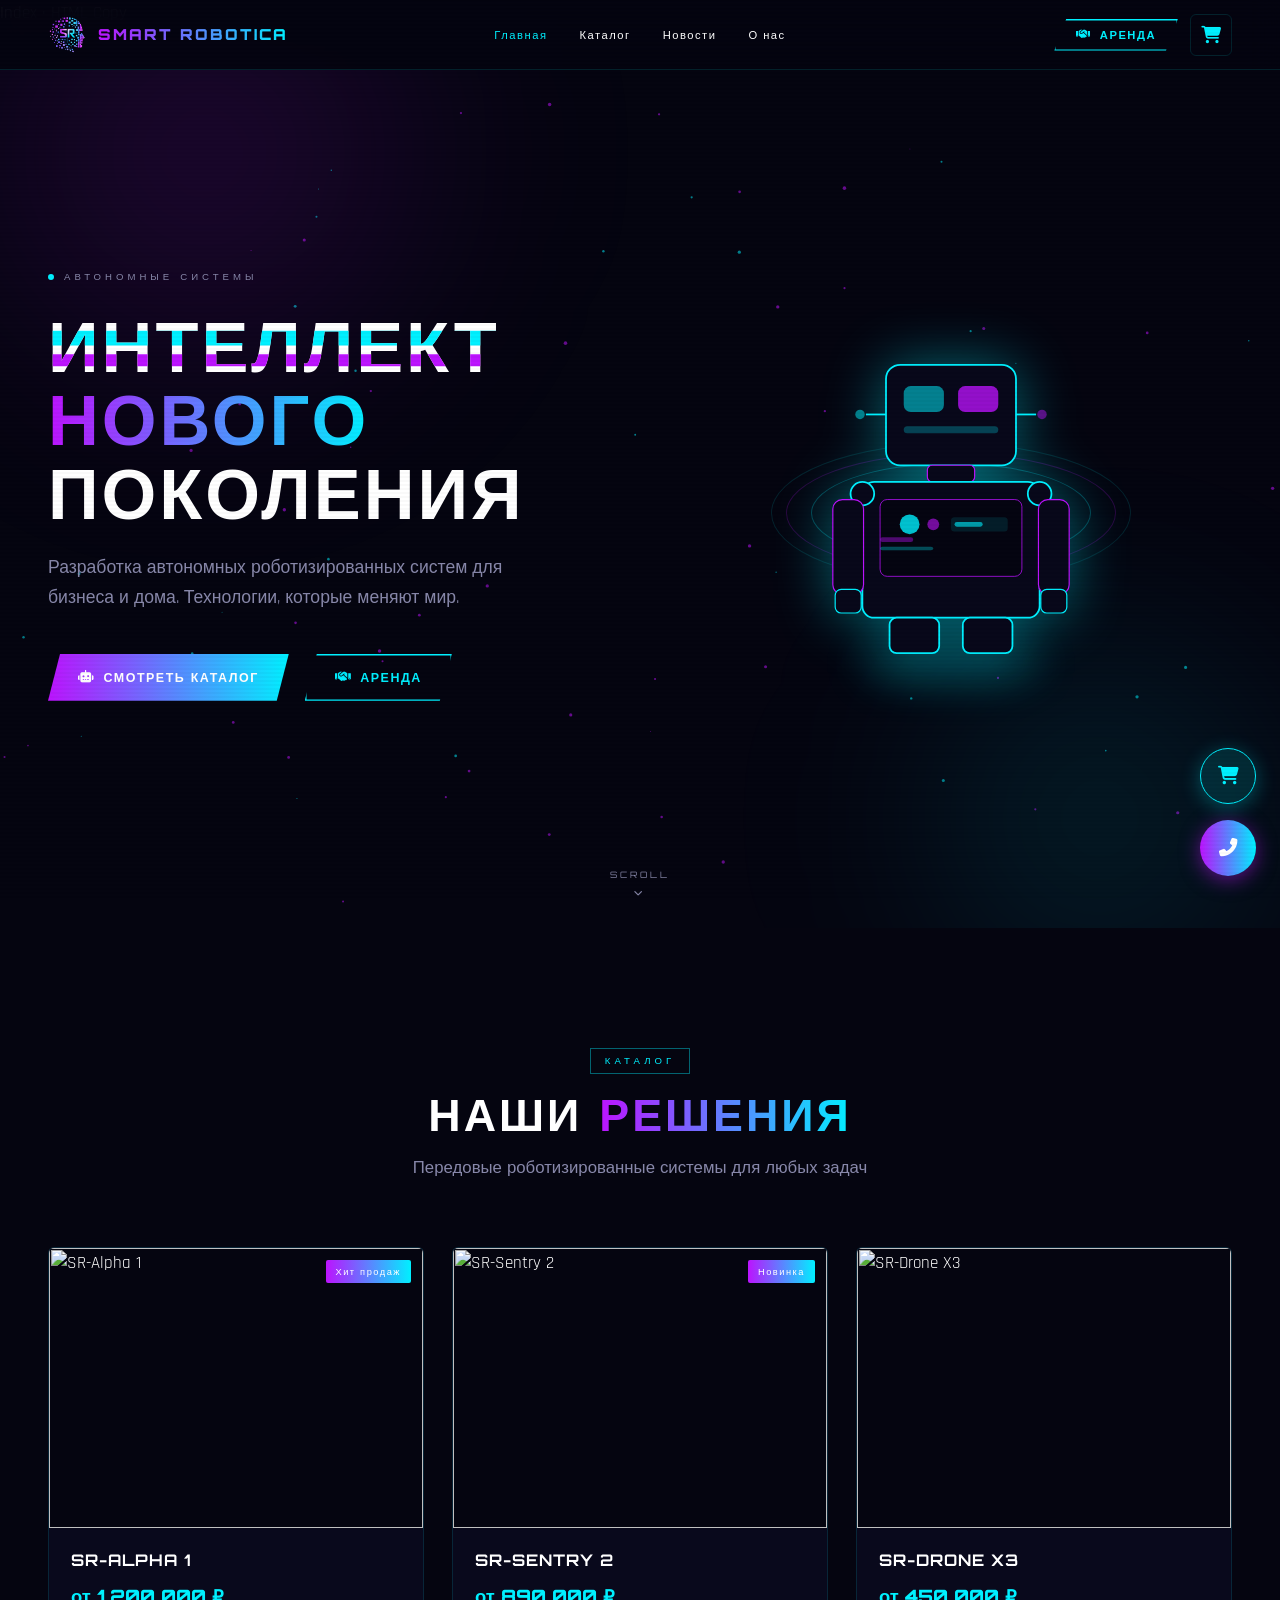
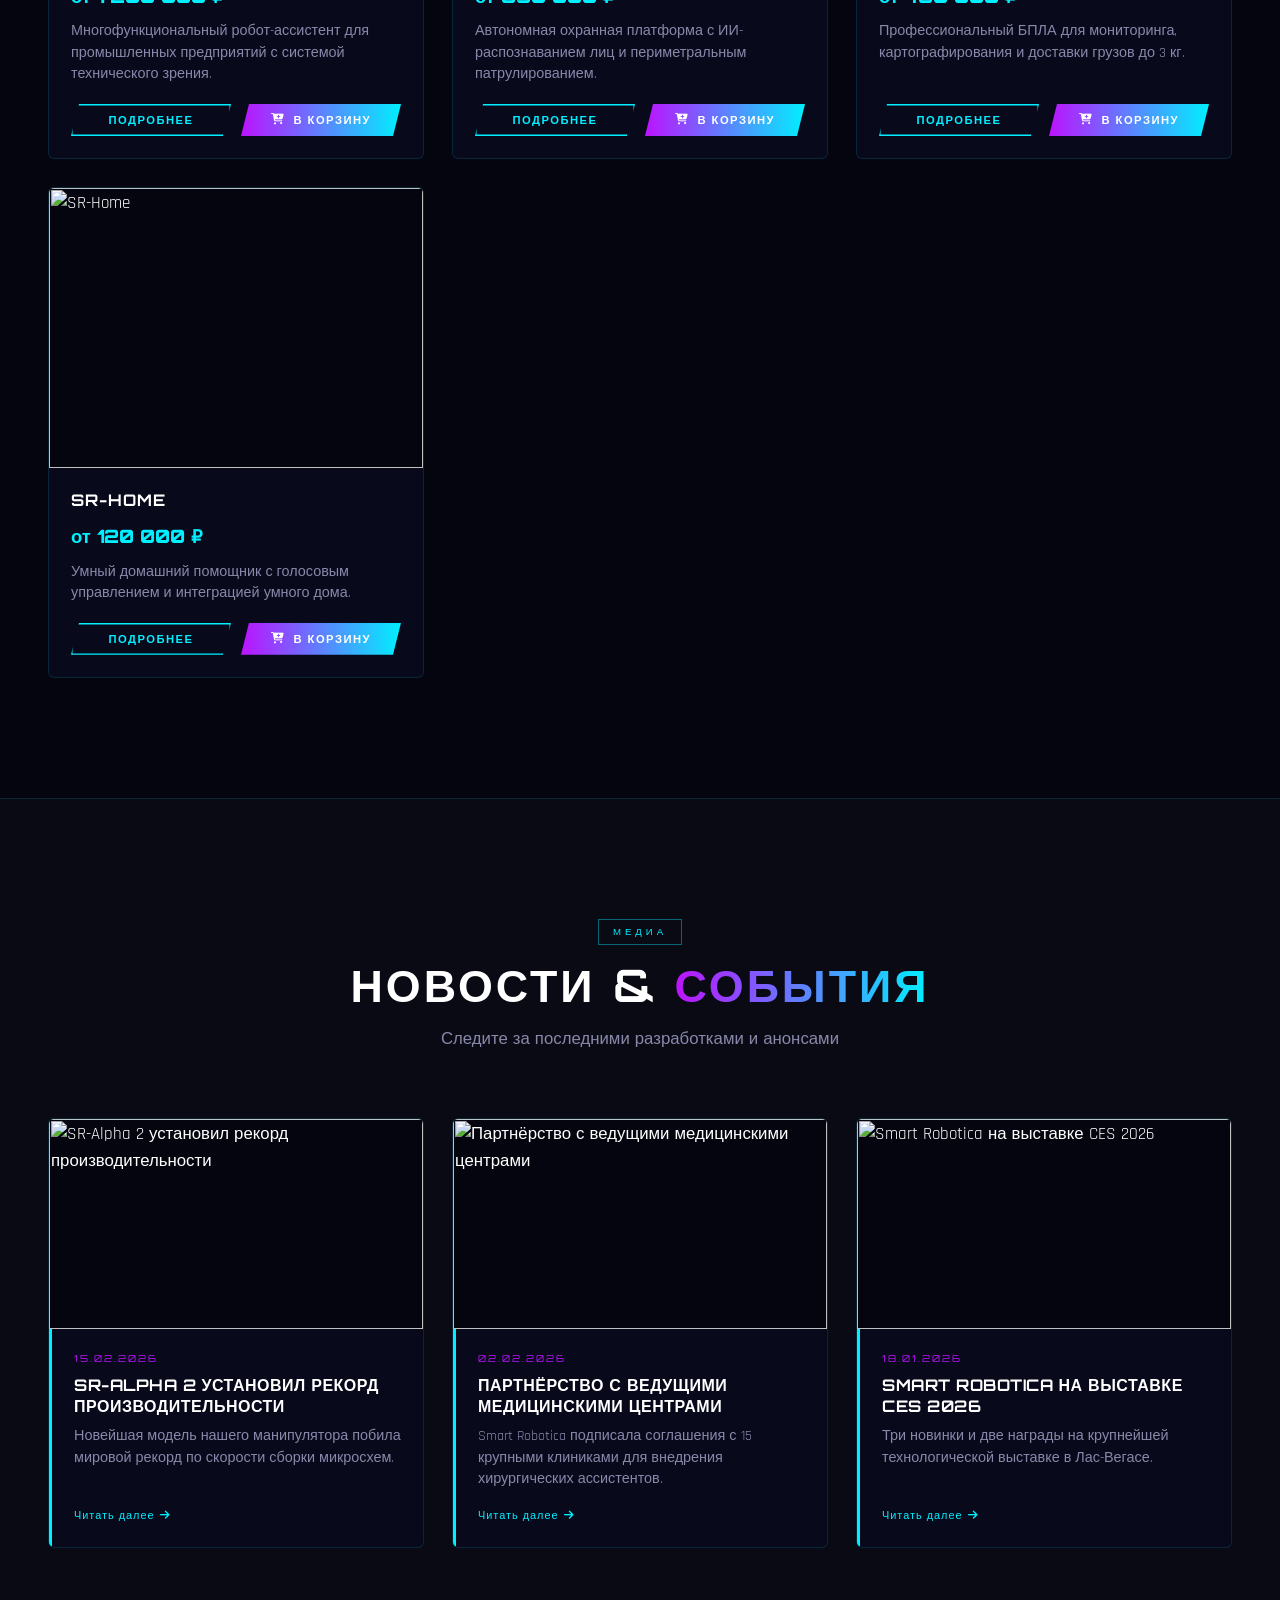
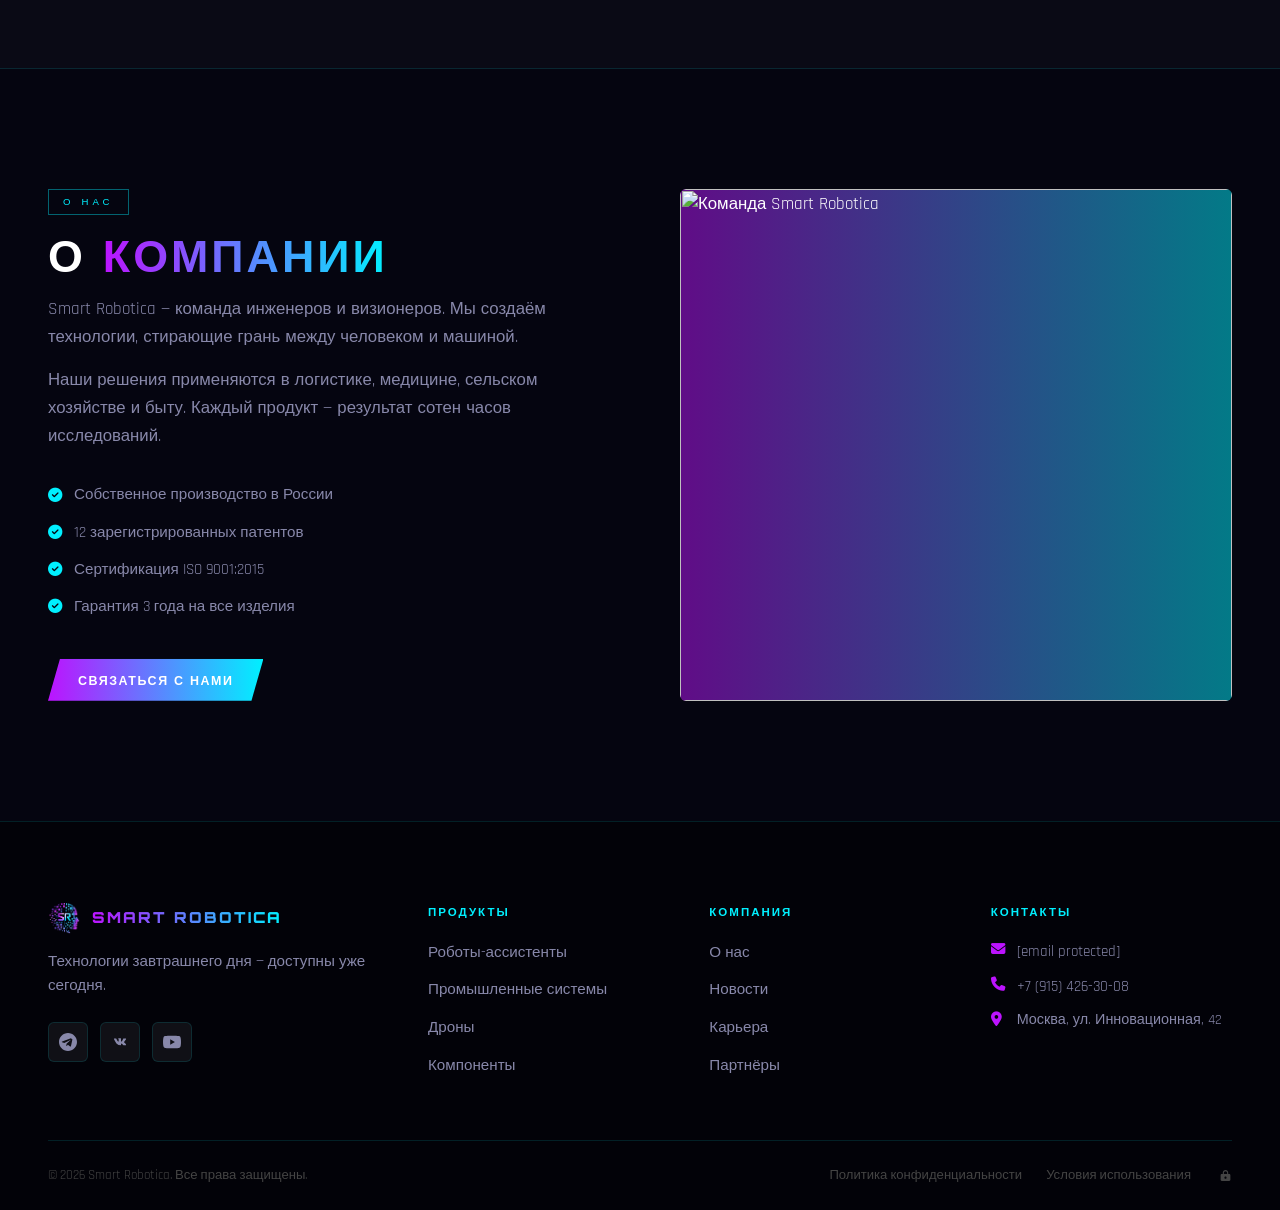
==== commit ca5db493: "настройка приема заявок" ====
--- a/index.html
+++ b/index.html
@@ -426,6 +426,8 @@
          Скачайте из панели "Бэкап → Синхронизация" и загрузите на хостинг в корень сайта. -->
     <script>window.CMS_DATA = null;</script>
     <script src="cms-data.js" onerror="console.info('cms-data.js не найден, используем localStorage')"></script>
+    <script src="js/telegram.js"></script>
+    <script src="js/analytics.js"></script>
     <script data-cfasync="false" src="/cdn-cgi/scripts/5c5dd728/cloudflare-static/email-decode.min.js"></script><script src="js/cms.js" defer></script>
     <script src="js/script.js" defer></script>
     <script>
